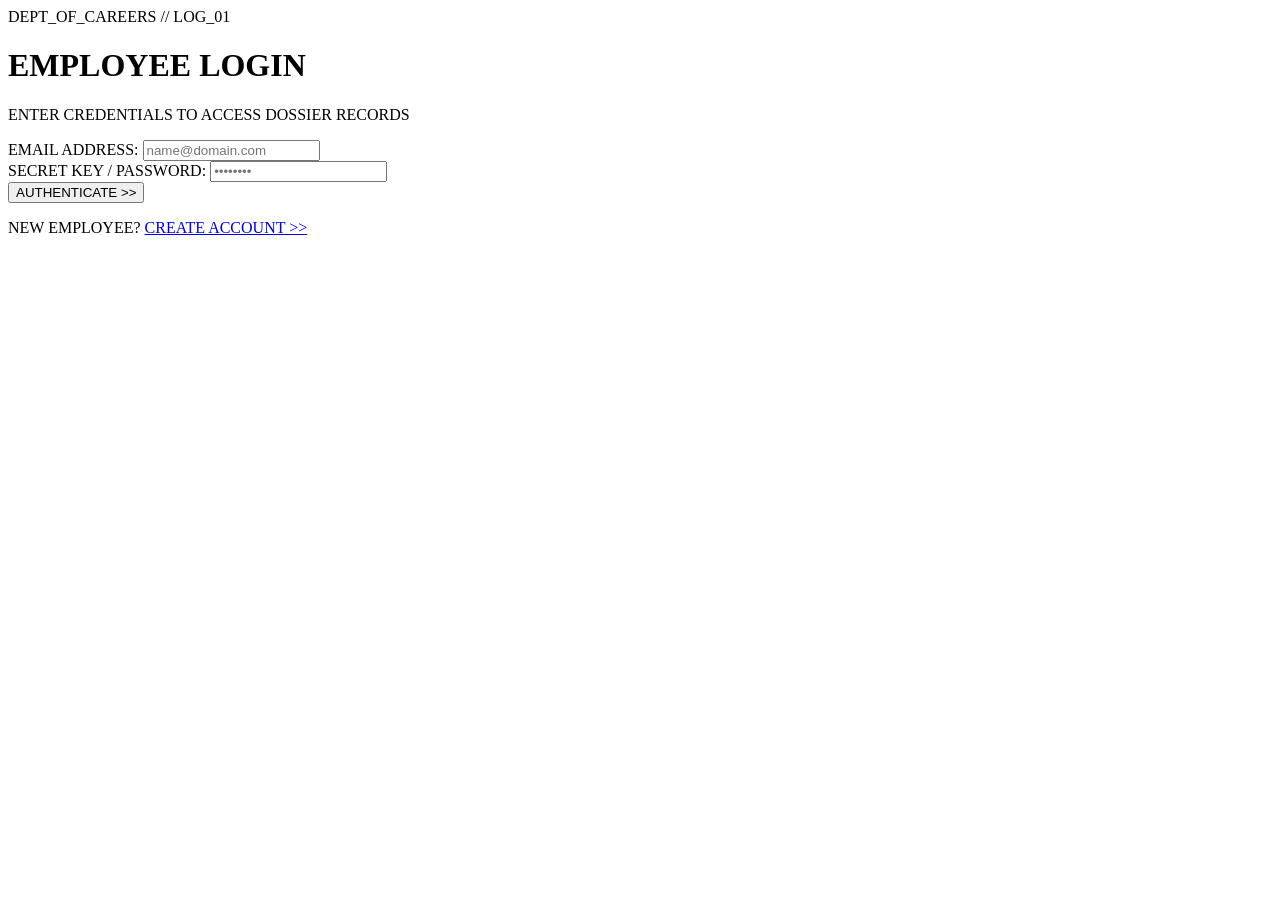
==== frontend/login.html @ a7d2dede "Harden security and add security audit report - Remediate Stored XSS and javascript: URI vectors in " ====
<!DOCTYPE html>
<html lang="en">
<head>
    <meta charset="UTF-8">
    <meta name="viewport" content="width=device-width, initial-scale=1.0">
    <title>CLASSIFIED: Job Tracker Login</title>
    <link rel="stylesheet" href="/style.css">
    <!-- Google Fonts -->
    <link rel="preconnect" href="https://fonts.googleapis.com">
    <link rel="preconnect" href="https://fonts.gstatic.com" crossorigin>
    <link href="https://fonts.googleapis.com/css2?family=Special+Elite&family=Courier+Prime&family=Inter:wght@400;500;600&display=swap" rel="stylesheet">
</head>
<body class="dossier-body">
    <div class="folder-container">
        <div class="folder-tab">DEPT_OF_CAREERS // LOG_01</div>
        <div class="dossier-card">
            <h1 class="dossier-title">EMPLOYEE LOGIN</h1>
            <p class="subtitle">ENTER CREDENTIALS TO ACCESS DOSSIER RECORDS</p>
            
            <div id="error-message" class="alert-box error hidden"></div>
            
            <form id="login-form" class="dossier-form">
                <div class="form-group">
                    <label for="email" class="form-label">EMAIL ADDRESS:</label>
                    <input type="email" id="email" required placeholder="name@domain.com" class="form-input">
                </div>
                <div class="form-group">
                    <label for="password" class="form-label">SECRET KEY / PASSWORD:</label>
                    <input type="password" id="password" required placeholder="••••••••" class="form-input">
                </div>
                
                <button type="submit" class="stamp-btn">AUTHENTICATE &gt;&gt;</button>
            </form>
            
            <div class="form-footer">
                <p>NEW EMPLOYEE? <a href="/signup" class="dossier-link">CREATE ACCOUNT &gt;&gt;</a></p>
            </div>
        </div>
    </div>
    
    <script src="/login.js"></script>
</body>
</html>
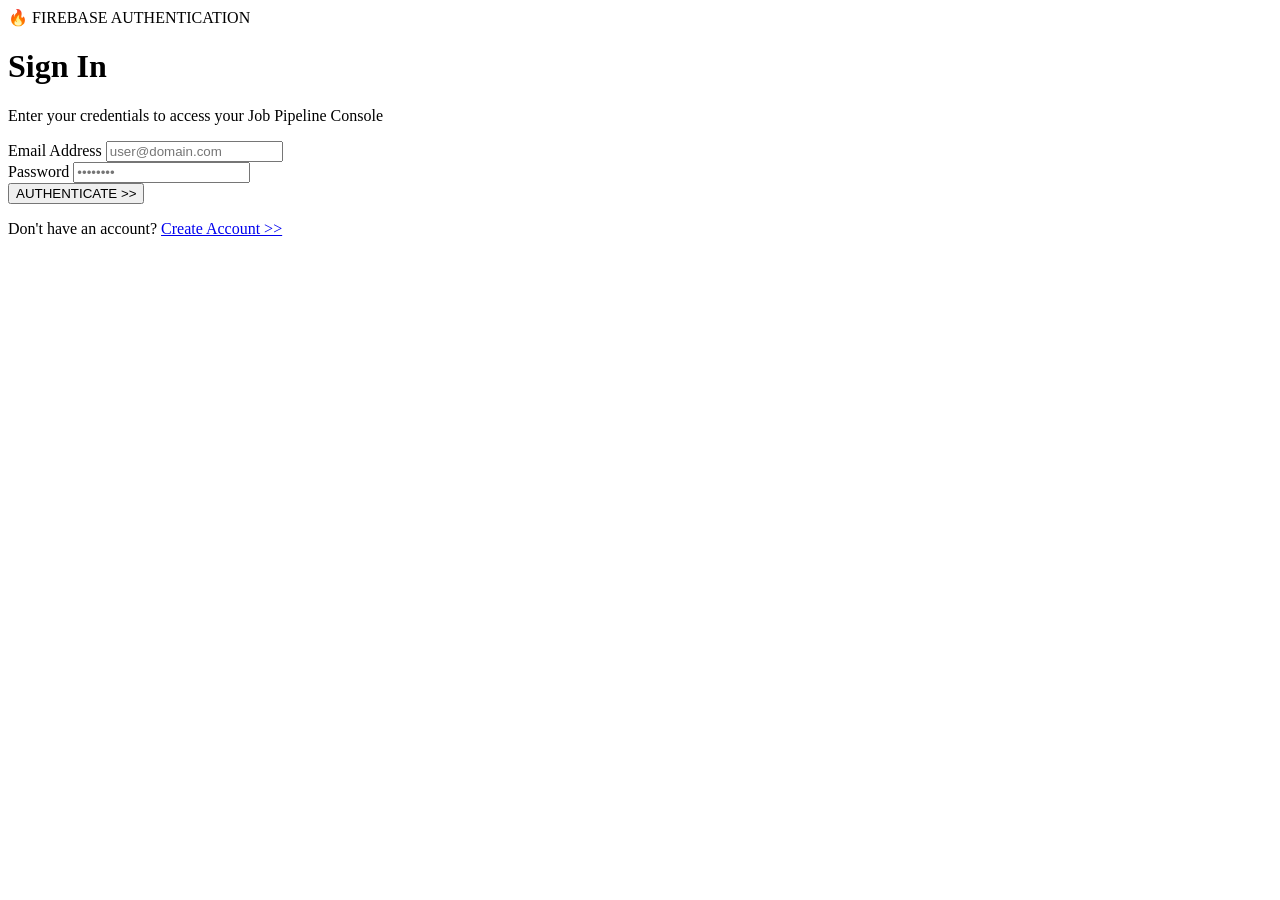
==== commit 40568d01: "Redesign UI theme to match Firebase Console aesthetic Co-authored-by: RAKSHITH-0804 <79747024+RAKSHI" ====
--- a/frontend/login.html
+++ b/frontend/login.html
@@ -3,29 +3,29 @@
 <head>
     <meta charset="UTF-8">
     <meta name="viewport" content="width=device-width, initial-scale=1.0">
-    <title>CLASSIFIED: Job Tracker Login</title>
+    <title>Firebase Job Tracker - Sign In</title>
     <link rel="stylesheet" href="/style.css">
     <!-- Google Fonts -->
     <link rel="preconnect" href="https://fonts.googleapis.com">
     <link rel="preconnect" href="https://fonts.gstatic.com" crossorigin>
-    <link href="https://fonts.googleapis.com/css2?family=Special+Elite&family=Courier+Prime&family=Inter:wght@400;500;600&display=swap" rel="stylesheet">
+    <link href="https://fonts.googleapis.com/css2?family=Inter:wght@400;500;600;700&display=swap" rel="stylesheet">
 </head>
 <body class="dossier-body">
     <div class="folder-container">
-        <div class="folder-tab">DEPT_OF_CAREERS // LOG_01</div>
+        <div class="folder-tab">🔥 FIREBASE AUTHENTICATION</div>
         <div class="dossier-card">
-            <h1 class="dossier-title">EMPLOYEE LOGIN</h1>
-            <p class="subtitle">ENTER CREDENTIALS TO ACCESS DOSSIER RECORDS</p>
+            <h1 class="dossier-title">Sign In</h1>
+            <p class="subtitle">Enter your credentials to access your Job Pipeline Console</p>
             
             <div id="error-message" class="alert-box error hidden"></div>
             
             <form id="login-form" class="dossier-form">
                 <div class="form-group">
-                    <label for="email" class="form-label">EMAIL ADDRESS:</label>
-                    <input type="email" id="email" required placeholder="name@domain.com" class="form-input">
+                    <label for="email" class="form-label">Email Address</label>
+                    <input type="email" id="email" required placeholder="user@domain.com" class="form-input">
                 </div>
                 <div class="form-group">
-                    <label for="password" class="form-label">SECRET KEY / PASSWORD:</label>
+                    <label for="password" class="form-label">Password</label>
                     <input type="password" id="password" required placeholder="••••••••" class="form-input">
                 </div>
                 
@@ -33,11 +33,40 @@
             </form>
             
             <div class="form-footer">
-                <p>NEW EMPLOYEE? <a href="/signup" class="dossier-link">CREATE ACCOUNT &gt;&gt;</a></p>
+                <p>Don't have an account? <a href="/signup" class="dossier-link">Create Account &gt;&gt;</a></p>
             </div>
         </div>
     </div>
     
-    <script src="/login.js"></script>
+    <script>
+        document.getElementById('login-form').addEventListener('submit', async (e) => {
+            e.preventDefault();
+            const email = document.getElementById('email').value;
+            const password = document.getElementById('password').value;
+            const errorBox = document.getElementById('error-message');
+            
+            errorBox.classList.add('hidden');
+            errorBox.innerText = '';
+            
+            try {
+                const response = await fetch('/auth/login', {
+                    method: 'POST',
+                    headers: { 'Content-Type': 'application/json' },
+                    body: JSON.stringify({ email, password })
+                });
+                
+                const data = await response.json();
+                if (response.ok) {
+                    window.location.href = '/';
+                } else {
+                    errorBox.innerText = data.detail || 'Authentication failed.';
+                    errorBox.classList.remove('hidden');
+                }
+            } catch (err) {
+                errorBox.innerText = 'Network error or server unavailable.';
+                errorBox.classList.remove('hidden');
+            }
+        });
+    </script>
 </body>
 </html>
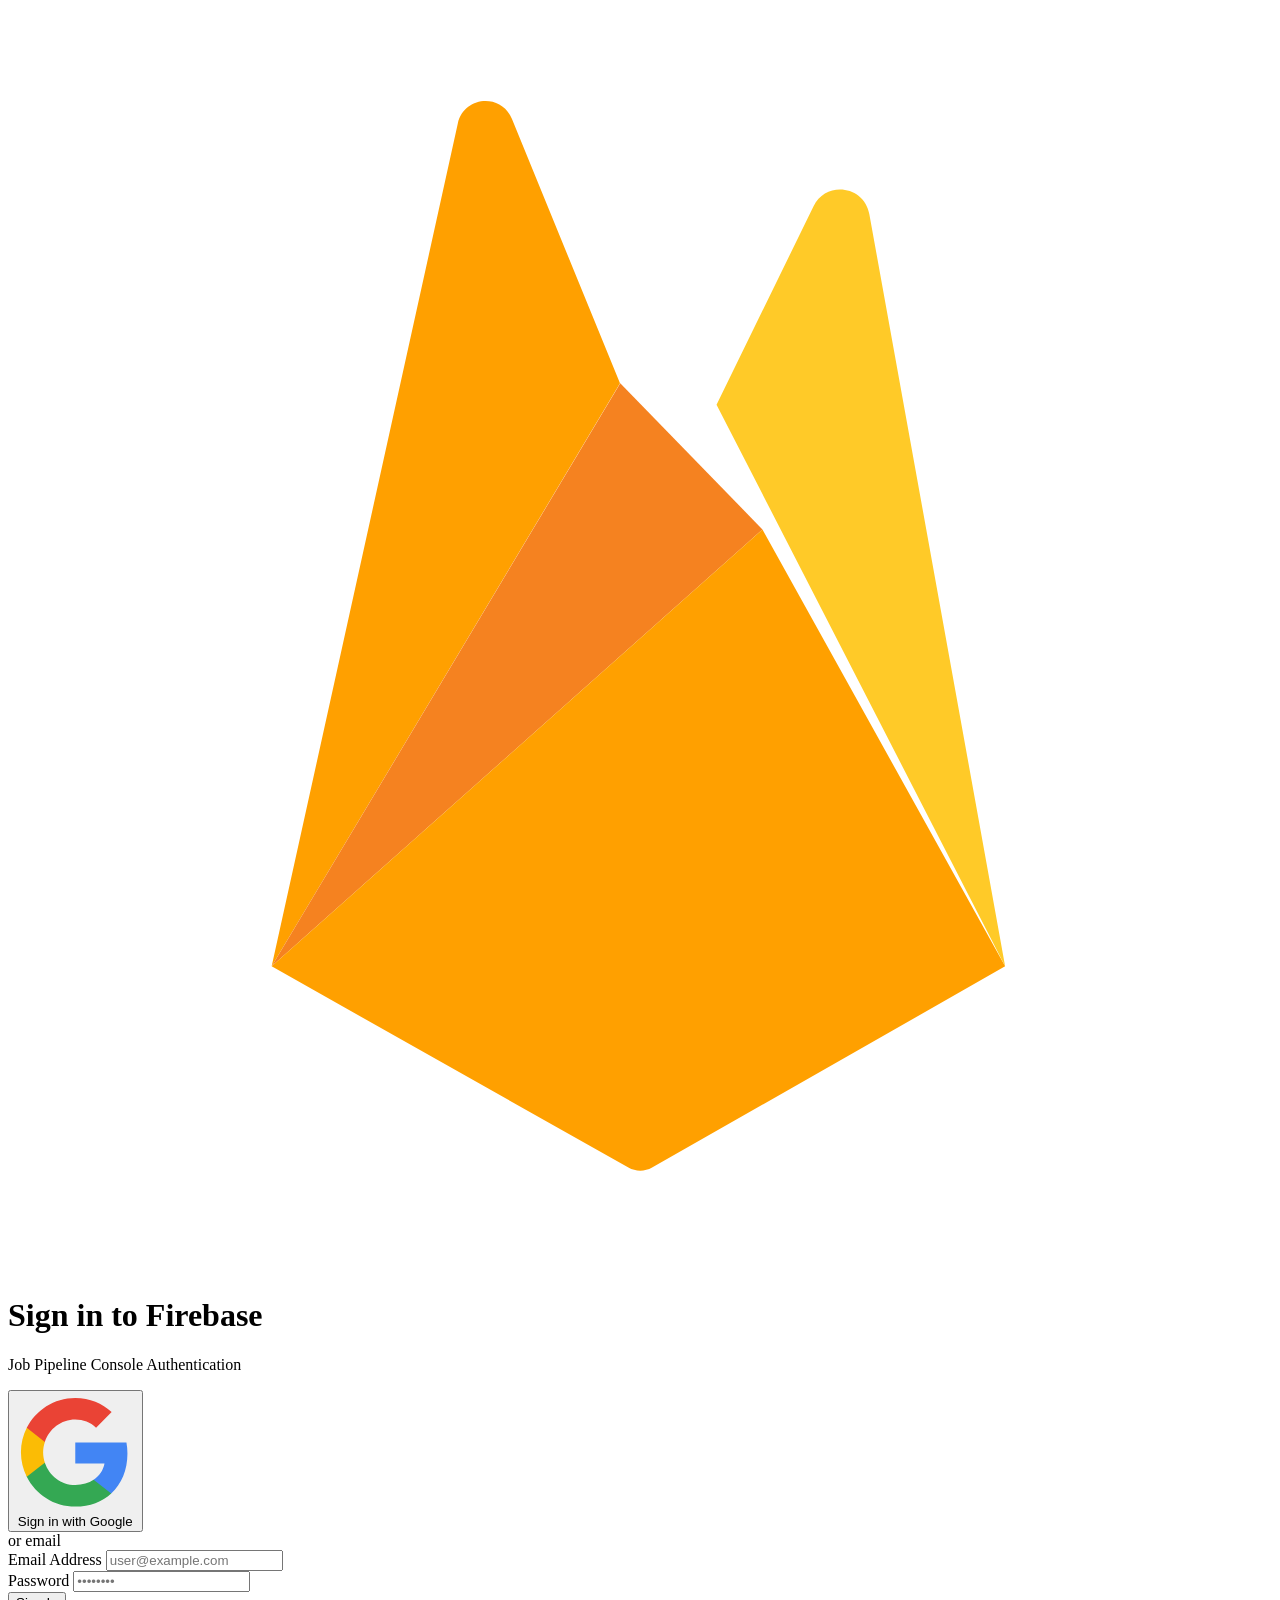
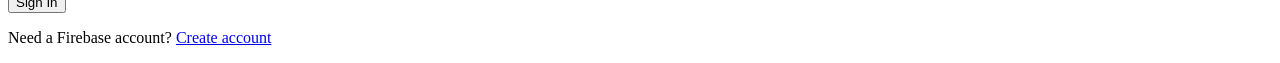
==== commit a9d8b933: "Redesign UI to Google Firebase Console aesthetic Update frontend UI layout and styling (CSS, HTML, J" ====
--- a/frontend/login.html
+++ b/frontend/login.html
@@ -3,42 +3,72 @@
 <head>
     <meta charset="UTF-8">
     <meta name="viewport" content="width=device-width, initial-scale=1.0">
-    <title>Firebase Job Tracker - Sign In</title>
+    <title>Firebase Auth - Sign In</title>
     <link rel="stylesheet" href="/style.css">
     <!-- Google Fonts -->
     <link rel="preconnect" href="https://fonts.googleapis.com">
     <link rel="preconnect" href="https://fonts.gstatic.com" crossorigin>
     <link href="https://fonts.googleapis.com/css2?family=Inter:wght@400;500;600;700&display=swap" rel="stylesheet">
 </head>
-<body class="dossier-body">
-    <div class="folder-container">
-        <div class="folder-tab">🔥 FIREBASE AUTHENTICATION</div>
-        <div class="dossier-card">
-            <h1 class="dossier-title">Sign In</h1>
-            <p class="subtitle">Enter your credentials to access your Job Pipeline Console</p>
-            
+<body class="firebase-auth-bg">
+    <div class="firebase-auth-wrapper">
+        <div class="firebase-auth-card">
+            <!-- Firebase Flame Logo Header -->
+            <div class="firebase-logo-header">
+                <svg class="firebase-flame-icon" viewBox="0 0 512 512" fill="none" xmlns="http://www.w3.org/2000/svg">
+                    <path d="M106.8 388.2L182.2 46.8C184.6 35.7 199.8 34.4 204.1 44.9L247.9 152L106.8 388.2Z" fill="#FFA000"/>
+                    <path d="M305.6 211.2L248 152L106.8 388.2L305.6 211.2Z" fill="#F58220"/>
+                    <path d="M403.9 388.2L348.9 83.5C346.8 71.9 331.4 69.8 326.3 80.3L287 160.7L403.9 388.2Z" fill="#FFCA28"/>
+                    <path d="M106.8 388.2L251.3 469.7C254.3 471.4 257.9 471.4 260.9 469.7L403.9 388.2L305.6 211.2L106.8 388.2Z" fill="#FFA000"/>
+                </svg>
+                <h1 class="firebase-auth-title">Sign in to Firebase</h1>
+                <p class="firebase-auth-subtitle">Job Pipeline Console Authentication</p>
+            </div>
+
+            <!-- Google Sign In Option -->
+            <button type="button" class="google-auth-btn" id="google-signin-btn">
+                <svg class="google-icon" viewBox="0 0 24 24">
+                    <path fill="#4285F4" d="M22.56 12.25c0-.78-.07-1.53-.2-2.25H12v4.26h5.92c-.26 1.37-1.04 2.53-2.21 3.31v2.77h3.57c2.08-1.92 3.28-4.74 3.28-8.09z"/>
+                    <path fill="#34A853" d="M12 23c2.97 0 5.46-.98 7.28-2.66l-3.57-2.77c-.98.66-2.23 1.06-3.71 1.06-2.86 0-5.29-1.93-6.16-4.53H2.18v2.84C3.99 20.53 7.7 23 12 23z"/>
+                    <path fill="#FBBC05" d="M5.84 14.1c-.22-.66-.35-1.36-.35-2.1s.13-1.44.35-2.1V7.06H2.18C1.43 8.55 1 10.22 1 12s.43 3.45 1.18 4.94l2.85-2.22.81-.62z"/>
+                    <path fill="#EA4335" d="M12 5.38c1.62 0 3.06.56 4.21 1.64l3.15-3.15C17.45 2.09 14.97 1 12 1 7.7 1 3.99 3.47 2.18 7.06l3.66 2.84c.87-2.6 3.3-4.52 6.16-4.52z"/>
+                </svg>
+                Sign in with Google
+            </button>
+
+            <!-- Divider -->
+            <div class="auth-divider">
+                <span>or email</span>
+            </div>
+
+            <!-- Error Box -->
             <div id="error-message" class="alert-box error hidden"></div>
-            
-            <form id="login-form" class="dossier-form">
+
+            <!-- Email & Password Form -->
+            <form id="login-form" class="firebase-form">
                 <div class="form-group">
                     <label for="email" class="form-label">Email Address</label>
-                    <input type="email" id="email" required placeholder="user@domain.com" class="form-input">
+                    <input type="email" id="email" required placeholder="user@example.com" class="form-input">
                 </div>
                 <div class="form-group">
                     <label for="password" class="form-label">Password</label>
                     <input type="password" id="password" required placeholder="••••••••" class="form-input">
                 </div>
-                
-                <button type="submit" class="stamp-btn">AUTHENTICATE &gt;&gt;</button>
+
+                <button type="submit" class="firebase-primary-btn">Sign In</button>
             </form>
-            
-            <div class="form-footer">
-                <p>Don't have an account? <a href="/signup" class="dossier-link">Create Account &gt;&gt;</a></p>
+
+            <div class="firebase-auth-footer">
+                <p>Need a Firebase account? <a href="/signup">Create account</a></p>
             </div>
         </div>
     </div>
-    
+
     <script>
+        document.getElementById('google-signin-btn').addEventListener('click', () => {
+            alert('Google Sign-In requires Firebase API Key credentials configured.');
+        });
+
         document.getElementById('login-form').addEventListener('submit', async (e) => {
             e.preventDefault();
             const email = document.getElementById('email').value;
